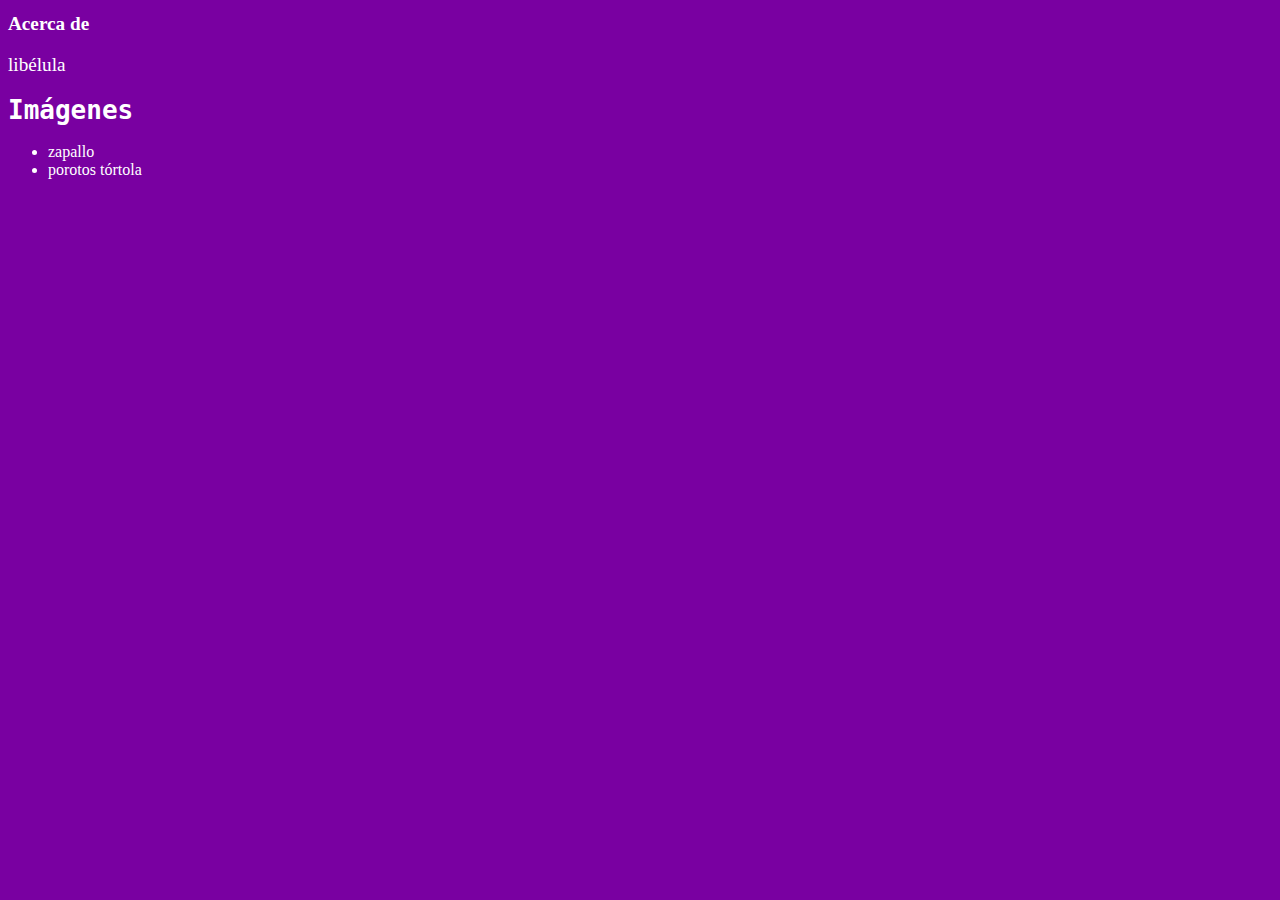
==== index.html @ 140e2fa1 "Add files via upload" ====
<!DOCTYPE html>
<html> 
    <head>
      <title>
          portafilio espa&ntilde;ol  
      </title>
<link rel="stylesheet" href="style.css">
    </head>
    <body>
        <h1 class="escarcha">
            Acerca de 
        </h1>
        <p>
            lib&eacute;lula
        </p>
        <h1>
            Im&aacute;genes
        </h1>
        <!-- ul es una lista sin orden y li es el item en una lista -->
        <ul>
            <li>
                zapallo
            </li>
            <li>
                porotos t&oacute;rtola
            </li>
        </ul>
    </body>
</html>
---- style.css ----
body { 
    background-color: rgb(121, 0, 161);
}
h1{
    font-family: monospace; color: #ffffff;
}
.escarcha{
    font-family: cursive; font-size: larger;
}
p {
    color: #ffffff; font-size: larger;
}
ul {
    color: #ffffff;
}
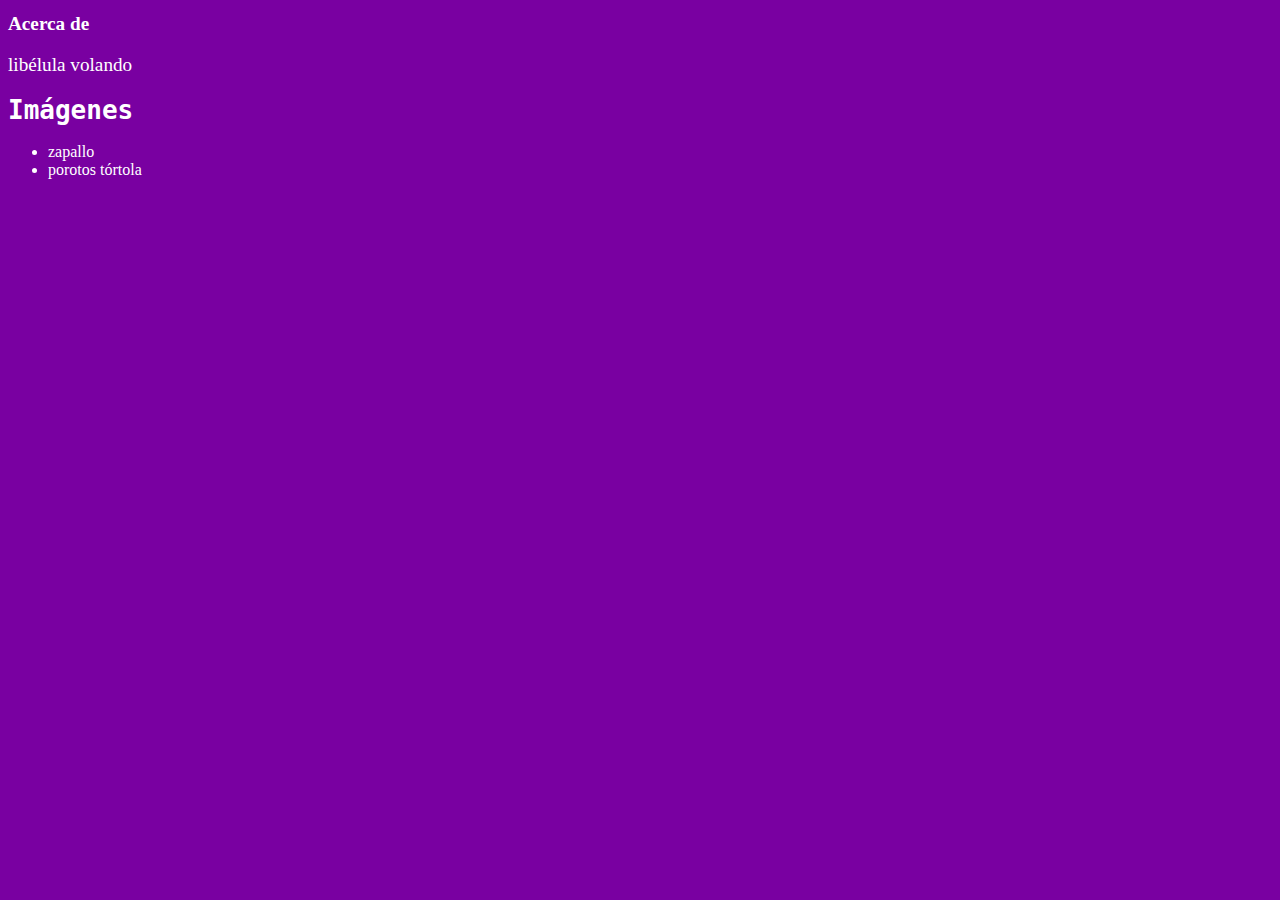
==== commit 6fd4c825: "Update index.html" ====
--- a/index.html
+++ b/index.html
@@ -11,7 +11,7 @@
             Acerca de 
         </h1>
         <p>
-            lib&eacute;lula
+            lib&eacute;lula volando 
         </p>
         <h1>
             Im&aacute;genes
@@ -26,4 +26,4 @@
             </li>
         </ul>
     </body>
-</html>+</html>
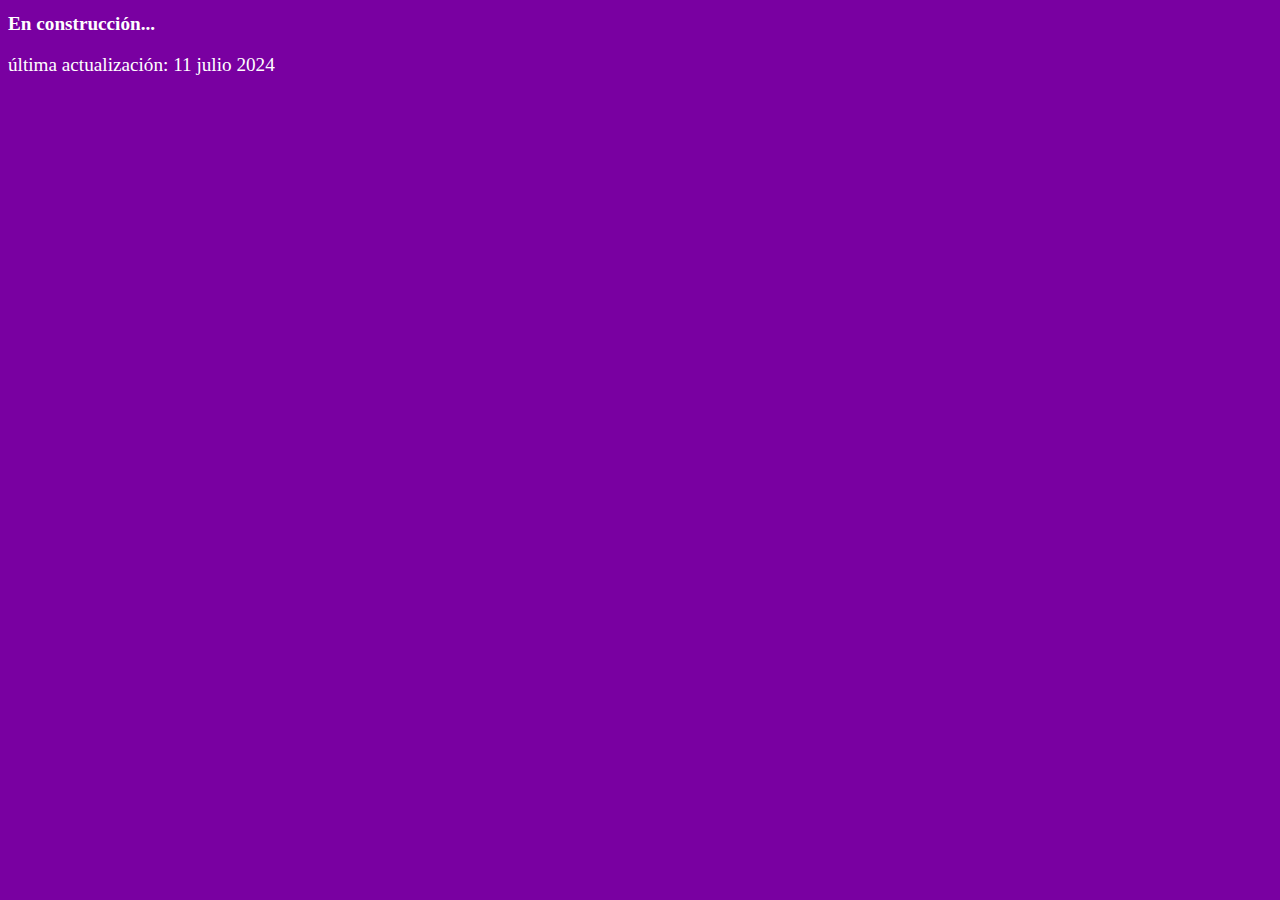
==== commit b8c0317b: "Update index.html" ====
--- a/index.html
+++ b/index.html
@@ -2,28 +2,16 @@
 <html> 
     <head>
       <title>
-          portafilio espa&ntilde;ol  
+          portafolio Aylen Bassaletti
       </title>
 <link rel="stylesheet" href="style.css">
     </head>
     <body>
         <h1 class="escarcha">
-            Acerca de 
+            En construcción... 
         </h1>
         <p>
-            lib&eacute;lula volando 
+            última actualización: 11 julio 2024
         </p>
-        <h1>
-            Im&aacute;genes
-        </h1>
-        <!-- ul es una lista sin orden y li es el item en una lista -->
-        <ul>
-            <li>
-                zapallo
-            </li>
-            <li>
-                porotos t&oacute;rtola
-            </li>
-        </ul>
     </body>
 </html>
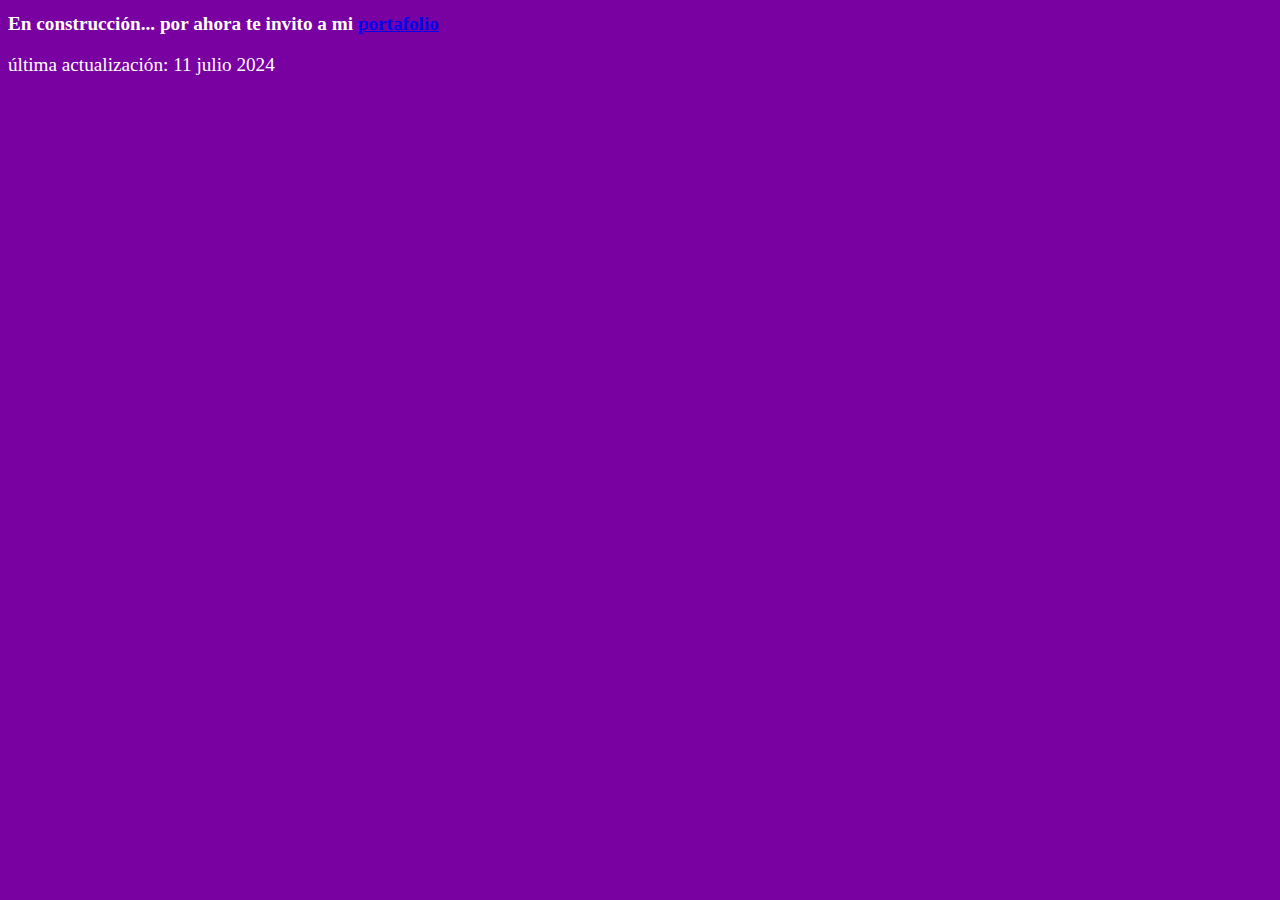
==== commit ee37b732: "Update index.html" ====
--- a/index.html
+++ b/index.html
@@ -8,7 +8,8 @@
     </head>
     <body>
         <h1 class="escarcha">
-            En construcción... 
+            En construcción...
+            por ahora te invito a mi <a href="https://tessbb.github.io/portafolio/">portafolio</a>
         </h1>
         <p>
             última actualización: 11 julio 2024
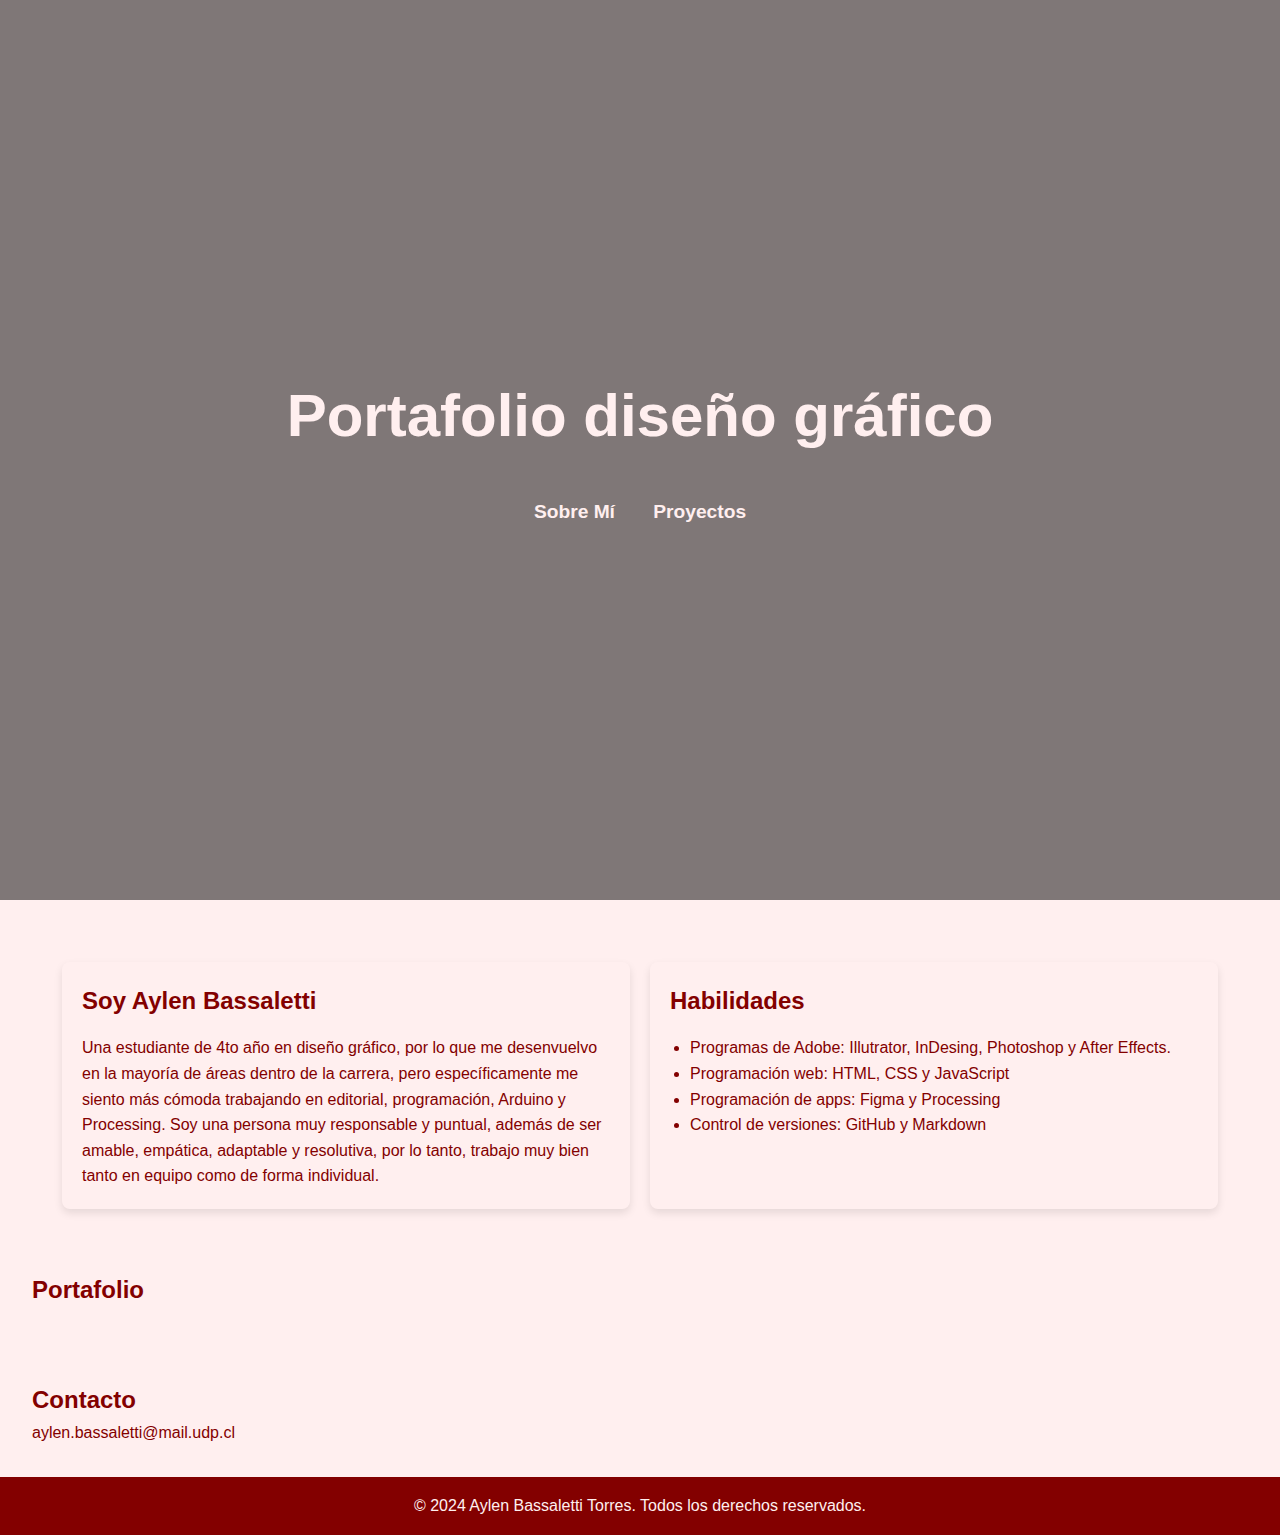
==== commit fe781252: "Add files via upload" ====
--- a/index.html
+++ b/index.html
@@ -1,18 +1,113 @@
-<!DOCTYPE html>
-<html> 
-    <head>
-      <title>
-          portafolio Aylen Bassaletti
-      </title>
-<link rel="stylesheet" href="style.css">
-    </head>
-    <body>
-        <h1 class="escarcha">
-            En construcción...
-            por ahora te invito a mi <a href="https://tessbb.github.io/portafolio/">portafolio</a>
-        </h1>
-        <p>
-            última actualización: 11 julio 2024
-        </p>
-    </body>
-</html>
+<!DOCTYPE html>
+<html lang="es">
+<head>
+    <meta charset="UTF-8">
+    <meta name="viewport" content="width=device-width, initial-scale=1.0">
+    <title>Portafolio de Diseño</title>
+    <link rel="stylesheet" href="styles.css">
+</head>
+<body>
+    <header class="hero">
+        <!-- h1= titulo. recomiendo ser lo más conciso posible, porque los navegadores toman a consideración el h1 para posicionarlo a la hora de buscar en el navegador. -->
+        <h1>Portafolio diseño gr&aacute;fico</h1>
+        <nav>
+            <ul>
+                <!-- Etiquetas, para facilitar la navegación dentro de la página web.  -->
+                <li><a href="#about">Sobre M&iacute;</a></li>
+                <li><a href="#portfolio">Proyectos</a></li> 
+                <!-- <li><a href="#contact">Contacto</a></li>  -->
+            </ul>
+        </nav>
+    </header>
+    <main>
+        <!-- Sección "Sobre Mí" -->
+        <section id="about" class="about-section">
+            <div class="about-container">
+                <div class="about-column">
+                    <h2>Soy Aylen Bassaletti</h2>
+                    <p>Una estudiante de 4to año en diseño gr&aacute;fico, por lo que me desenvuelvo en la mayor&iacute;a de &aacute;reas dentro de la carrera, pero espec&iacute;ficamente me siento m&aacute;s c&oacute;moda trabajando en editorial, programaci&oacute;n, Arduino y Processing. Soy una persona muy responsable y puntual, adem&aacute;s de ser amable, emp&aacute;tica, adaptable y resolutiva, por lo tanto, trabajo muy bien tanto en equipo como de forma individual.</p>
+                </div>
+                <div class="about-column">
+                    <h2>Habilidades</h2>
+                    <ul>
+                        <li>Programas de Adobe: Illutrator, InDesing, Photoshop y After Effects.</li>
+                        <li>Programaci&oacute;n web: HTML, CSS y JavaScript</li>
+                        <li>Programaci&oacute;n de apps: Figma y Processing</li>
+                        <li>Control de versiones: GitHub y Markdown</li>
+                        <!-- Agrega más habilidades según sea necesario -->
+                    </ul>
+                </div>
+            </div>
+        </section>
+        <!-- Sección "Portafolio" -->
+        <section id="portfolio">
+            <h2>Portafolio</h2>            
+            <div class="container">
+
+                <!-- Proyecto 1 -->
+                <a href="proyecto-01.html" class="box">
+                    <!-- Imagen del proyecto 1. Sustituir el valor del atributo "src" con la URL de la imagen del proyecto -->
+                    <img src="imagenes/imagen01.jpg" alt="">
+                    <div class="overlay">
+                        <!-- Título del proyecto 1. Cambiar el texto con el nombre del proyecto -->
+                        <h2>Evoluci&oacute;n gr&aacute;fica en Chile</h2>
+                    </div>
+                </a>
+                
+                <!-- Proyecto 2 -->
+                <a href="proyecto-02.html">
+                    <div class="box">
+                        <!-- Imagen del proyecto 2. Sustituir el valor del atributo "src" con la URL de la imagen del proyecto -->
+                        <img src="imagenes/imagen06.jpg" alt="">
+                        <div class="overlay">
+                            <!-- Título del proyecto 2. Cambiar el texto con el nombre del proyecto -->
+                            <h2>IllumEgo</h2>
+                        </div>
+                    </div>
+                </a>
+                
+                <!-- Proyecto 3 -->
+                <a href="proyecto-03.html">
+                    <div class="box">
+                        <!-- Imagen del proyecto 3. Sustituir el valor del atributo "src" con la URL de la imagen del proyecto -->
+                        <img src="imagenes/imagen12.jpg" alt="">
+                        <div class="overlay">
+                            <!-- Título del proyecto 3. Cambiar el texto con el nombre del proyecto -->
+                            <h2>Tale of the nine tailed</h2>
+                        </div>
+                    </div>
+                </a>
+                
+                <!-- Proyecto 4 -->
+                <a href="proyecto-04.html">
+                    <div class="box">
+                        <!-- Imagen del proyecto 4. Sustituir el valor del atributo "src" con la URL de la imagen del proyecto -->
+                        <img src="imagenes/imagen15.jpg" alt="">
+                        <div class="overlay">
+                            <!-- Título del proyecto 4. Cambiar el texto con el nombre del proyecto -->
+                            <h2>Fanzine Tipográfico</h2>
+                        </div>
+                    </div>
+                </a>
+                
+                <!-- Si se quiere agregar otro proyecto, agregar desde aquí desde donde en un comentario diga "Proyecto A", hasta la línea de código </a> -->
+            </div>
+
+        </section>
+        <!-- Sección "Contacto" 
+        <section id="contact"> -->
+            <h2>Contacto</h2>
+            <p>aylen.bassaletti@mail.udp.cl</p>
+            <!-- Enlace a tu perfil de Instagram. Cambiar el valor del atributo "href" con la URL de tu perfil 
+            <A HREF="https://www.instagram.com"> Instagram </A>
+        </section>-->
+    </main>
+    <!-- Pie de pagina -->
+    <footer>
+        <!-- Texto del pie de página. Cambiar el texto con tu nombre -->
+        <p>&copy; 2024 Aylen Bassaletti Torres. Todos los derechos reservados.</p>
+    </footer>
+    <!-- Enlace al archivo de JavaScript específico para este proyecto -->
+    <script src="script.js"></script>
+</body>
+</html>
--- a/styles.css
+++ b/styles.css
@@ -0,0 +1,239 @@
+/* ----------------------------------------------
+Manual de Estilos para index.html
+   ---------------------------------------------- */
+
+/* Reset de estilos por defecto */
+* {
+    margin: 0;
+    padding: 0;
+    box-sizing: border-box;
+}
+
+/* Estilos del cuerpo de la página */
+body {
+    font-family: 'Trebuchet MS', 'Lucida Sans Unicode', 'Lucida Grande', 'Lucida Sans', Arial, sans-serif;
+    line-height: 1.6;
+    background-color: rgb(255, 239, 239); /* Color de fondo del cuerpo */
+    color: rgb(131, 0, 0); /* Color principal del texto */
+}
+
+/* Estilos del encabezado hero */
+header.hero {
+    background: url("imagenes/imagen-hero.jpg"); /* Imagen de fondo del encabezado */
+    background-size: cover;
+    background-position: center top; /* Posición de la imagen de fondo */
+    background-attachment: fixed;
+    height: 100vh; /* Altura del encabezado hero, ajustable según preferencias */
+    color: rgb(255, 239, 239); /* Color del texto en el encabezado */
+    text-align: center;
+    display: flex;
+    font-size: 30px; /* Tamaño de fuente del texto principal */
+    flex-direction: column;
+    justify-content: center;
+    align-items: center;
+    position: relative;
+    z-index: 1;
+}
+
+/* Oscurecer un poco la imagen de fondo */
+header.hero::before {
+    content: "";
+    position: absolute;
+    top: 0;
+    left: 0;
+    right: 0;
+    bottom: 0;
+    background: rgba(0, 0, 0, 0.5);
+    z-index: -1;
+}
+
+/* Estilos de la navegación en el encabezado */
+header nav ul {
+    list-style: none; /* Eliminar viñetas de la lista */
+    margin-top: 20px; /* Margen superior */
+}
+
+header nav ul li {
+    display: inline; /* Mostrar elementos en línea */
+    margin: 0 15px; /* Margen entre elementos */
+}
+
+header nav ul li a {
+    color:  rgb(255, 239, 239); /* Color de los enlaces */
+    text-decoration: none; /* Quitar subrayado de los enlaces */
+    font-size: 1.2rem; /* Tamaño de fuente de los enlaces */
+    font-weight: bold;
+}
+
+/* Estilos de la sección "Sobre Mí" */
+.about-section {
+    padding: 20px;
+}
+
+.about-container {
+    display: flex;
+    justify-content: space-between;
+}
+
+.about-column {
+    flex: 1;
+    margin: 10px;
+    padding: 20px;
+    box-shadow: 0 4px 8px rgba(0, 0, 0, 0.1);
+    border-radius: 8px;
+}
+
+.about-column h2 {
+    margin-bottom: 15px;
+}
+
+.about-column ul {
+    list-style-type: disc;
+    margin-left: 20px;
+}
+
+/* -------------------------Media Queries para Pantallas Grandes */
+@media (min-width: 769px) {
+    .about-section {
+        flex-direction: row;
+        align-items: flex-start;
+        justify-content: center;
+    }
+    .profile-wrapper {
+        margin-right: 40px;
+        margin-bottom: 0;
+    }
+    .about-content {
+        text-align: left;
+        max-width: none;
+    }
+}
+
+.profile-pic {
+    width: 300px; /* Ancho de la imagen */
+    height: 300px; /* Alto de la imagen */
+    border-radius: 50%; /* Borde redondeado */
+    border: 5px solid  rgb(131, 0, 0); /* Borde blanco */
+    object-fit: cover; /* Ajuste de la imagen */
+}
+
+/* Estilos del contenido principal */
+main {
+    background:  rgb(255, 239, 239); /* Color de fondo del contenido principal */
+    padding: 2rem; /* Relleno interior */
+}
+
+section {
+    padding: 2rem 0; /* Relleno superior e inferior de las secciones */
+}
+
+/* Estilos del formulario */
+form label {
+    display: block; /* Mostrar etiquetas en bloque */
+    margin-top: 10px; /* Margen superior */
+}
+
+form input, form textarea, form button {
+    width: 100%; /* Ancho completo */
+    padding: 10px; /* Relleno interior */
+    margin-top: 5px; /* Margen superior */
+}
+
+form button {
+    background: rgb(131, 0, 0); /* Color de fondo del botón */
+    color:  rgb(255, 239, 239); /* Color del texto del botón */
+    border: none; /* Quitar borde del botón */
+    cursor: pointer; /* Cursor tipo puntero */
+    padding: 10px 20px; /* Relleno interior */
+}
+
+/* Estilos del pie de página */
+footer {
+    text-align: center; /* Alinear texto al centro */
+    padding: 1rem 0; /* Relleno interior */
+    background: rgb(131, 0, 0); /* Color de fondo */
+    color:  rgb(255, 239, 239); /* Color del texto */
+}
+
+/* Estilos de las imágenes */
+img {
+    max-width: 100%; /* Ancho máximo del 100% */
+    margin-bottom: 30px; /* Margen inferior */
+    display: block; /* Mostrar como bloque */
+    border-radius: 5px; /* Borde redondeado */
+}
+
+/* Estilos del contenedor de proyectos */
+.container {
+    columns: 3 320px; /* Distribución en columnas */
+    column-gap: 40px; /* Espacio entre columnas */
+}
+
+/* Estilos de las cajas de proyecto */
+.box {
+    position: relative; /* Posición relativa */
+    border-radius: 5px; /* Borde redondeado */
+    box-shadow: 0 0 20px 0 #0007; /* Sombra */
+}
+
+/* Efecto de superposición al pasar el mouse */
+.box:hover .overlay {
+    height: 100%; /* Altura al 100% */
+    cursor: pointer; /* Cursor tipo puntero */
+}
+
+.overlay h2 {
+    color: rgb(255, 239, 239); /* Color del texto */
+    font-size: 30px; /* Tamaño de fuente */
+    position: absolute; /* Posición absoluta */
+    top: 50%; /* Alineación vertical */
+    left: 50%; /* Alineación horizontal */
+    text-align: center; /* Alinear texto al centro */
+    transform: translate(-50%,-50%); /* Centrar */
+}
+
+.overlay {
+    position: absolute; /* Posición absoluta */
+    bottom: 0; /* Alinear abajo */
+    left: 0; /* Alinear a la izquierda */
+    background: #000000b2; /* Color de fondo semi-transparente */
+    width: 100%; /* Ancho completo */
+    height: 0%; /* Altura inicial al 0% */
+    border-radius: 3px; /* Borde redondeado */
+    transition: .5s ease; /* Transición suave */
+    overflow: hidden; /* Ocultar contenido sobrante */
+}
+
+/*resposividad--------------------------------------------------------------------------------------*/
+
+/* Media Queries para Responsividad */
+@media (max-width: 768px) {
+    header.hero {
+        font-size: 20px;
+    }
+    header nav ul {
+        display: flex;
+        flex-direction: column;
+        align-items: center;
+    }
+    header nav ul li {
+        margin: 10px 0;
+    }
+    .about-section {
+        flex-direction: column;
+        text-align: center;
+    }
+    .profile-wrapper {
+        margin: 0 0 20px 0;
+    }
+    .profile-pic {
+        width: 200px;
+        height: 200px;
+    }
+    .container {
+        columns: 1 100%;
+    }
+    .box {
+        margin-bottom: 20px;
+    }
+}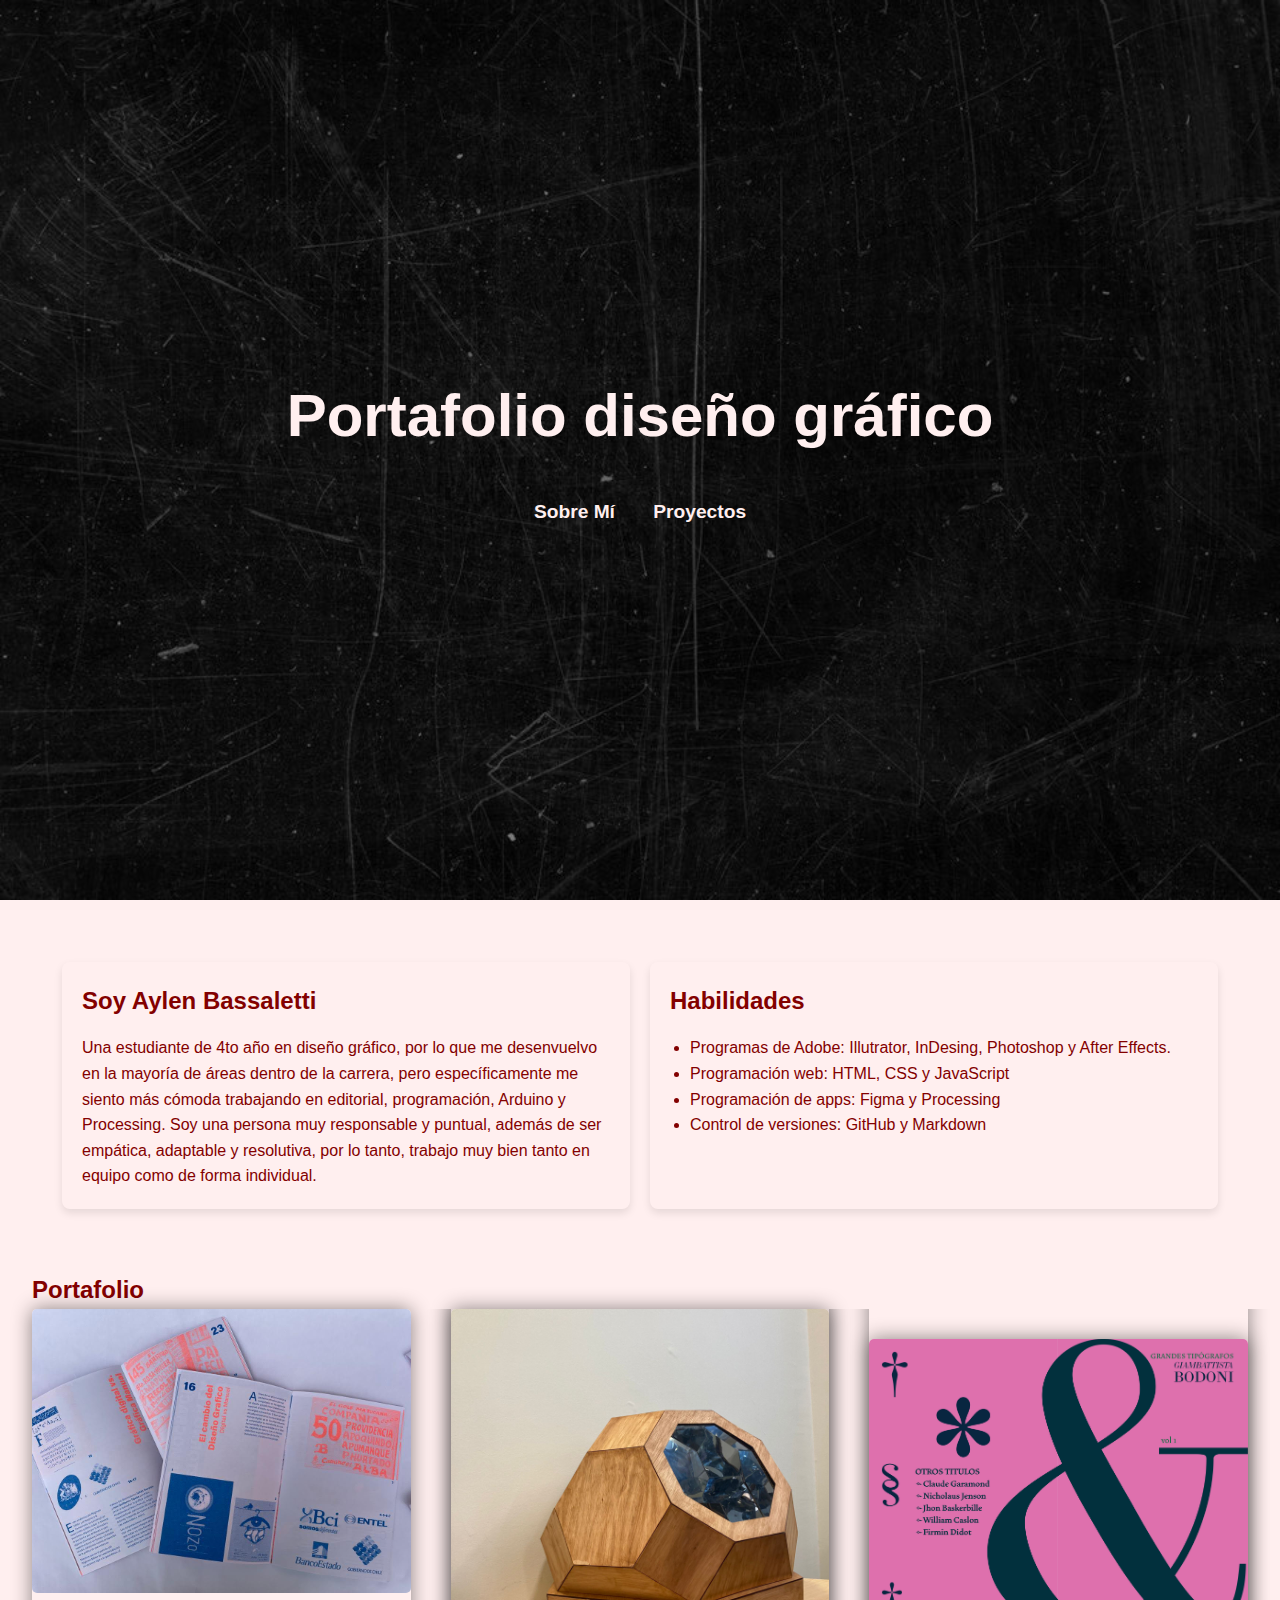
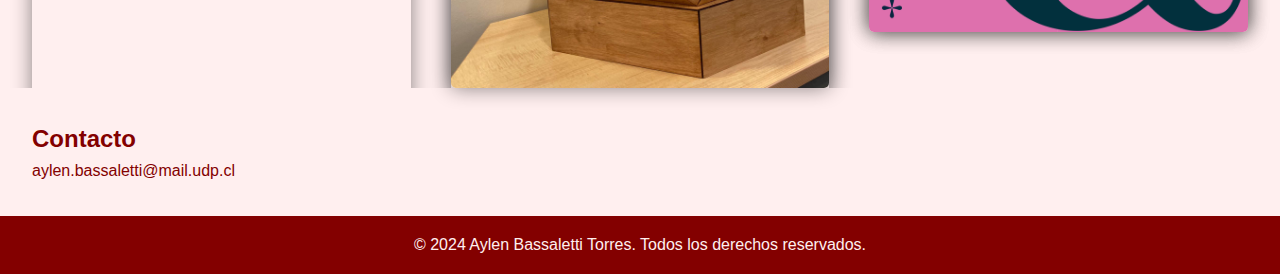
==== commit f939ae75: "Update index.html" ====
--- a/index.html
+++ b/index.html
@@ -25,7 +25,7 @@
             <div class="about-container">
                 <div class="about-column">
                     <h2>Soy Aylen Bassaletti</h2>
-                    <p>Una estudiante de 4to año en diseño gr&aacute;fico, por lo que me desenvuelvo en la mayor&iacute;a de &aacute;reas dentro de la carrera, pero espec&iacute;ficamente me siento m&aacute;s c&oacute;moda trabajando en editorial, programaci&oacute;n, Arduino y Processing. Soy una persona muy responsable y puntual, adem&aacute;s de ser amable, emp&aacute;tica, adaptable y resolutiva, por lo tanto, trabajo muy bien tanto en equipo como de forma individual.</p>
+                    <p>Una estudiante de 4to año en diseño gr&aacute;fico, por lo que me desenvuelvo en la mayor&iacute;a de &aacute;reas dentro de la carrera, pero espec&iacute;ficamente me siento m&aacute;s c&oacute;moda trabajando en editorial, programaci&oacute;n, Arduino y Processing. Soy una persona muy responsable y puntual, adem&aacute;s de ser emp&aacute;tica, adaptable y resolutiva, por lo tanto, trabajo muy bien tanto en equipo como de forma individual.</p>
                 </div>
                 <div class="about-column">
                     <h2>Habilidades</h2>
@@ -45,7 +45,8 @@
             <div class="container">
 
                 <!-- Proyecto 1 -->
-                <a href="proyecto-01.html" class="box">
+                <a href="proyecto-01.html">
+                    <div class="box">
                     <!-- Imagen del proyecto 1. Sustituir el valor del atributo "src" con la URL de la imagen del proyecto -->
                     <img src="imagenes/imagen01.jpg" alt="">
                     <div class="overlay">
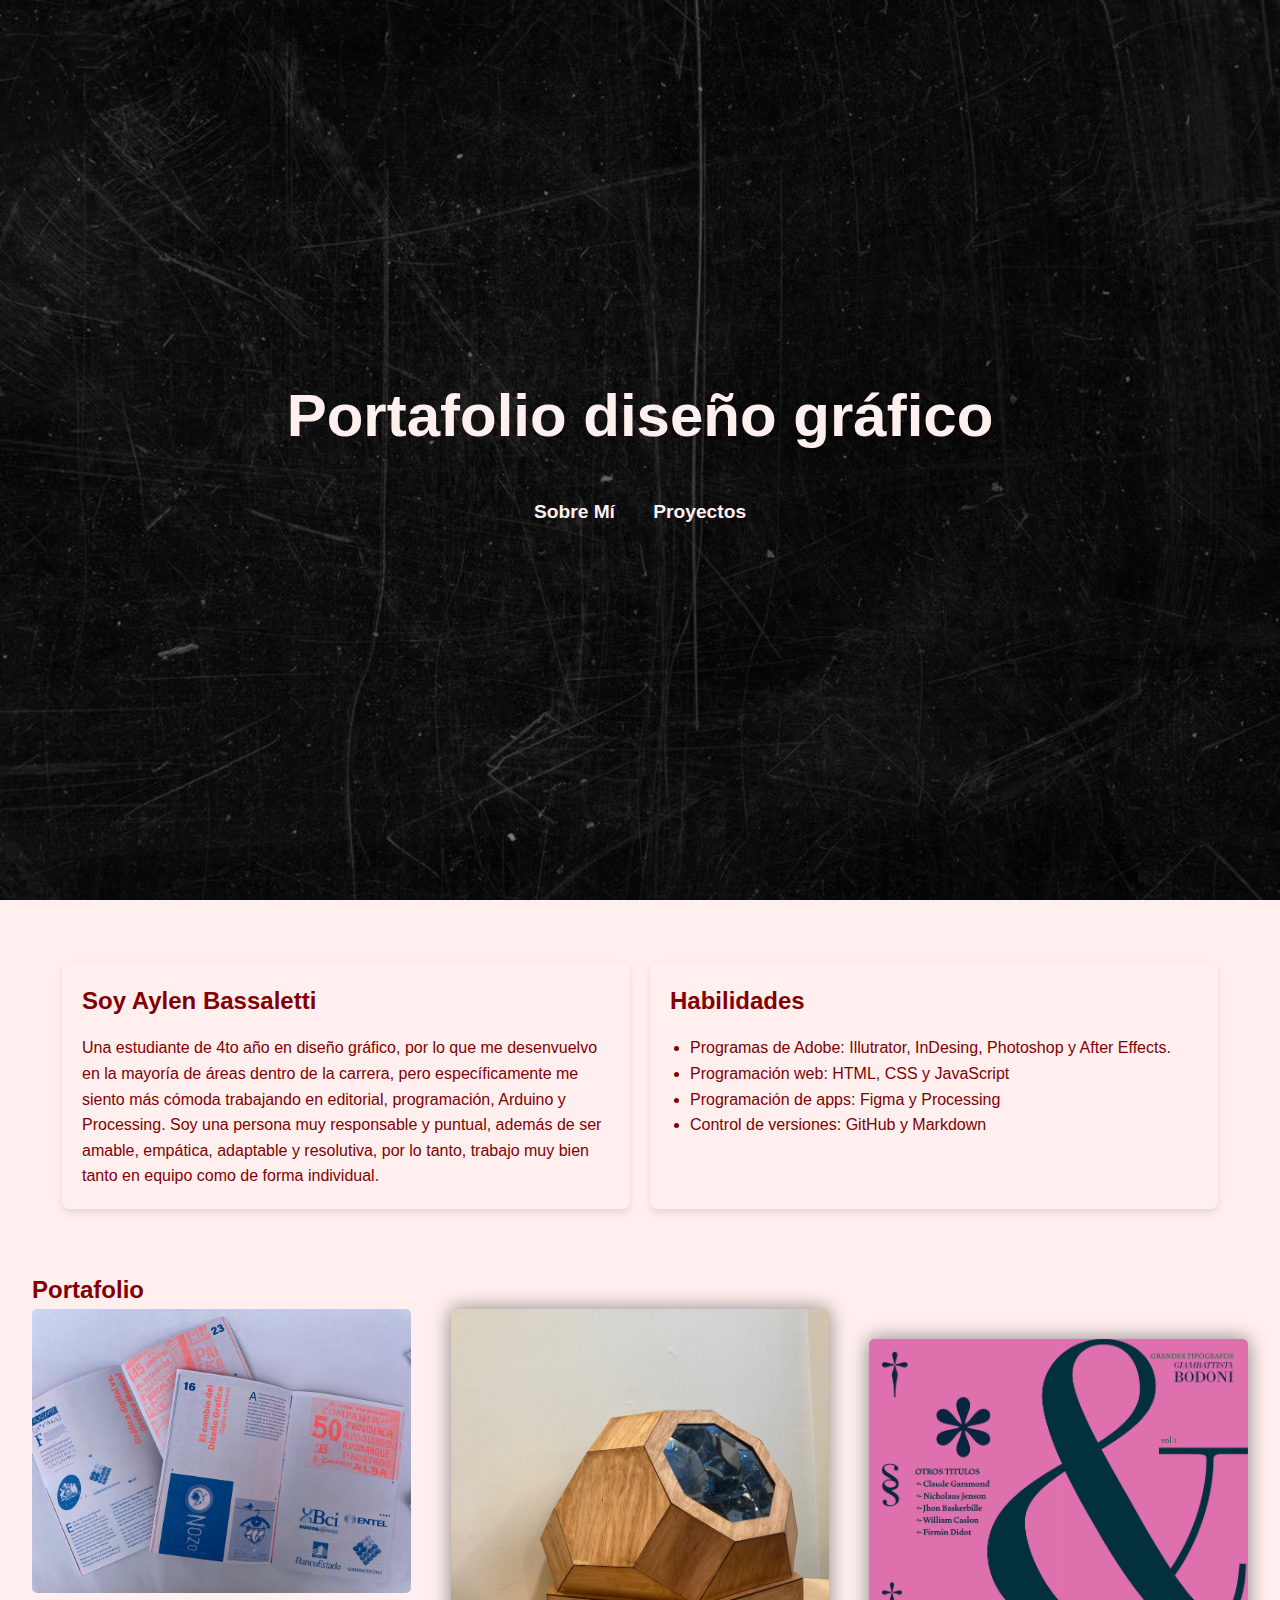
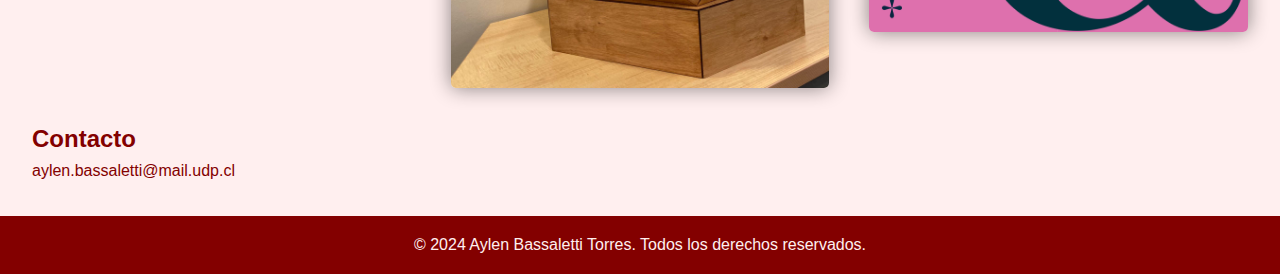
==== commit 4626857f: "Add files via upload" ====
--- a/index.html
+++ b/index.html
@@ -25,7 +25,7 @@
             <div class="about-container">
                 <div class="about-column">
                     <h2>Soy Aylen Bassaletti</h2>
-                    <p>Una estudiante de 4to año en diseño gr&aacute;fico, por lo que me desenvuelvo en la mayor&iacute;a de &aacute;reas dentro de la carrera, pero espec&iacute;ficamente me siento m&aacute;s c&oacute;moda trabajando en editorial, programaci&oacute;n, Arduino y Processing. Soy una persona muy responsable y puntual, adem&aacute;s de ser emp&aacute;tica, adaptable y resolutiva, por lo tanto, trabajo muy bien tanto en equipo como de forma individual.</p>
+                    <p>Una estudiante de 4to año en diseño gr&aacute;fico, por lo que me desenvuelvo en la mayor&iacute;a de &aacute;reas dentro de la carrera, pero espec&iacute;ficamente me siento m&aacute;s c&oacute;moda trabajando en editorial, programaci&oacute;n, Arduino y Processing. Soy una persona muy responsable y puntual, adem&aacute;s de ser amable, emp&aacute;tica, adaptable y resolutiva, por lo tanto, trabajo muy bien tanto en equipo como de forma individual.</p>
                 </div>
                 <div class="about-column">
                     <h2>Habilidades</h2>
@@ -45,8 +45,7 @@
             <div class="container">
 
                 <!-- Proyecto 1 -->
-                <a href="proyecto-01.html">
-                    <div class="box">
+                <a href="proyecto-01.html" class="box">
                     <!-- Imagen del proyecto 1. Sustituir el valor del atributo "src" con la URL de la imagen del proyecto -->
                     <img src="imagenes/imagen01.jpg" alt="">
                     <div class="overlay">
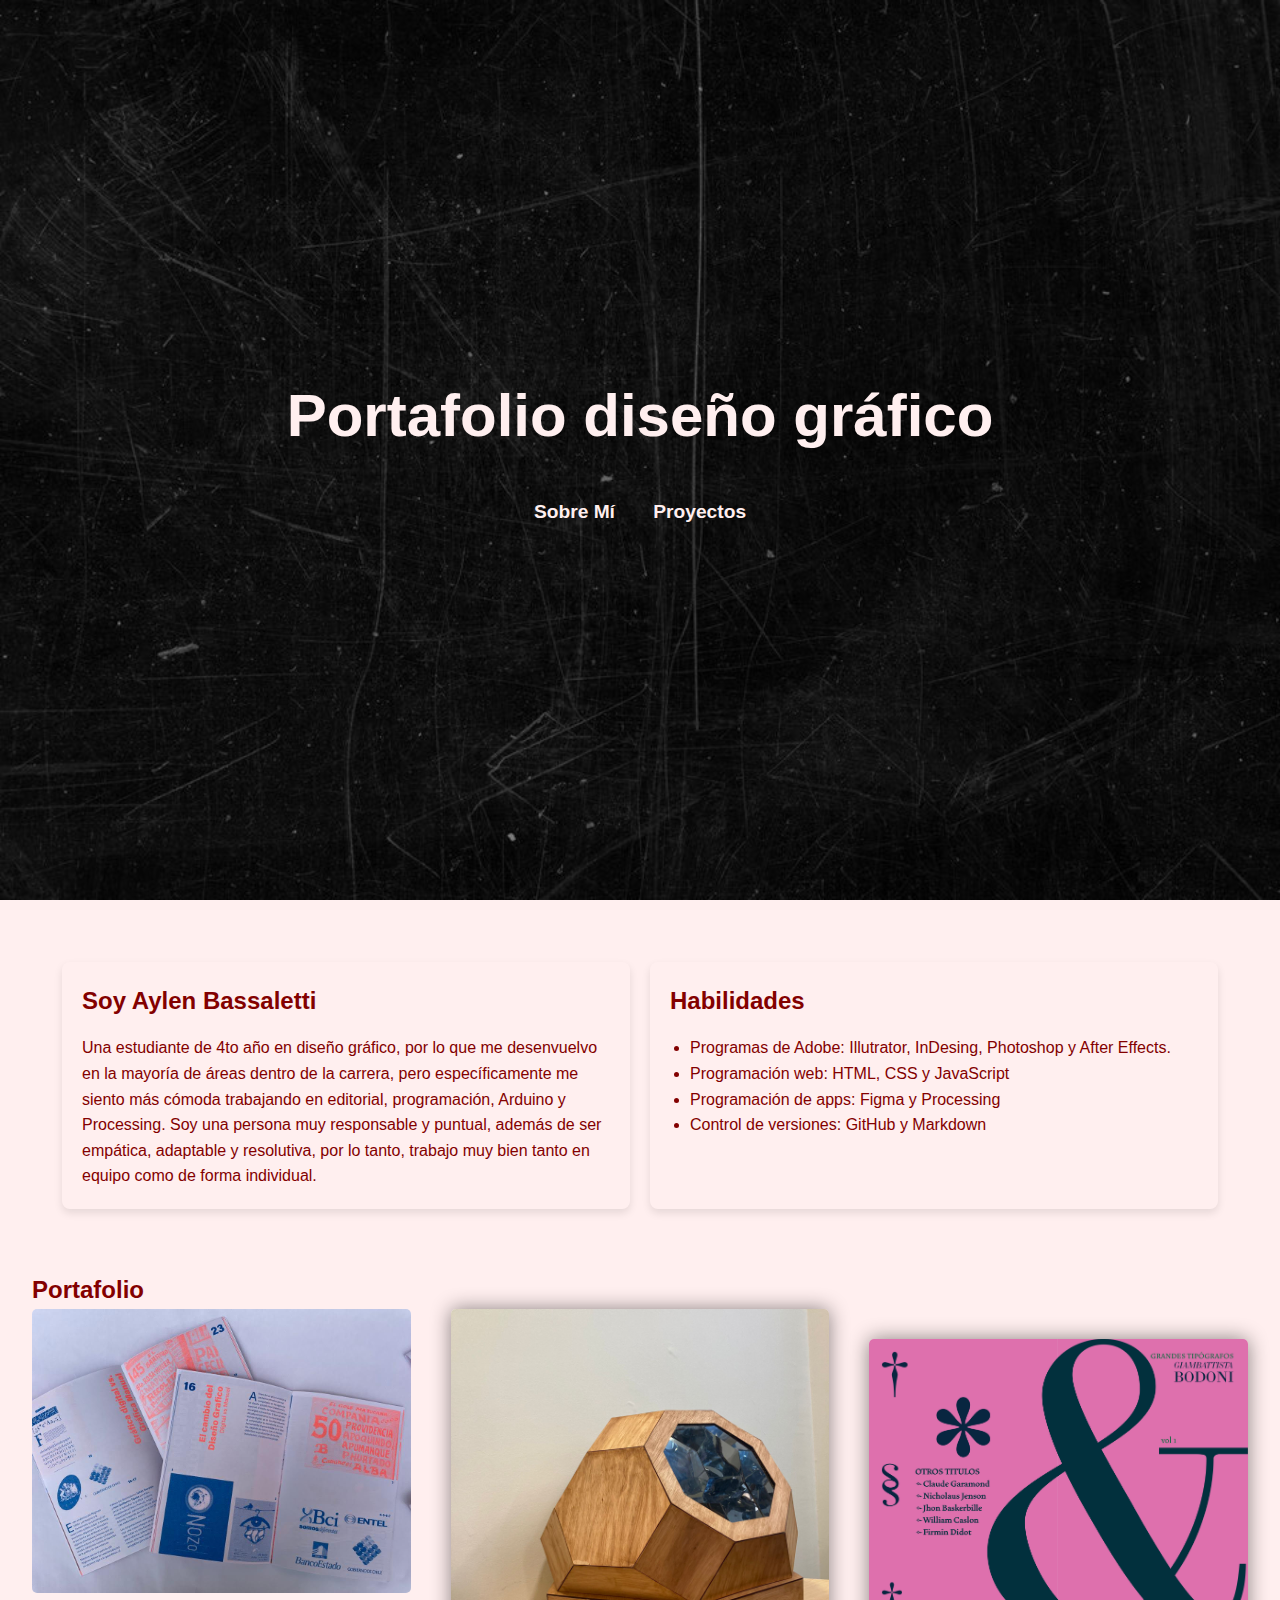
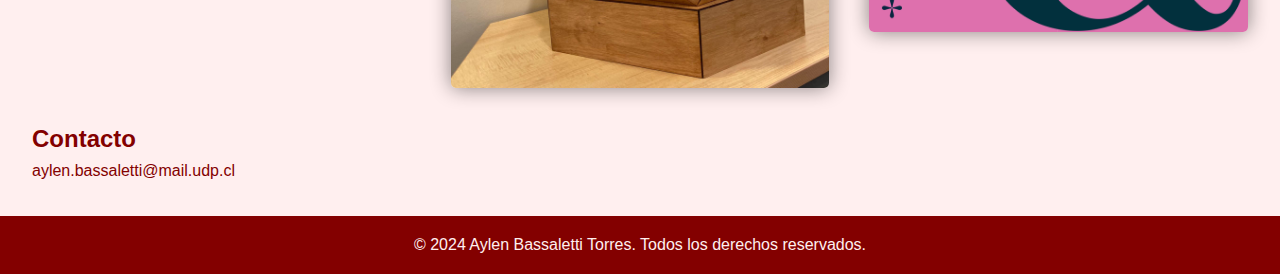
==== commit b846d24b: "Update index.html" ====
--- a/index.html
+++ b/index.html
@@ -25,7 +25,7 @@
             <div class="about-container">
                 <div class="about-column">
                     <h2>Soy Aylen Bassaletti</h2>
-                    <p>Una estudiante de 4to año en diseño gr&aacute;fico, por lo que me desenvuelvo en la mayor&iacute;a de &aacute;reas dentro de la carrera, pero espec&iacute;ficamente me siento m&aacute;s c&oacute;moda trabajando en editorial, programaci&oacute;n, Arduino y Processing. Soy una persona muy responsable y puntual, adem&aacute;s de ser amable, emp&aacute;tica, adaptable y resolutiva, por lo tanto, trabajo muy bien tanto en equipo como de forma individual.</p>
+                    <p>Una estudiante de 4to año en diseño gr&aacute;fico, por lo que me desenvuelvo en la mayor&iacute;a de &aacute;reas dentro de la carrera, pero espec&iacute;ficamente me siento m&aacute;s c&oacute;moda trabajando en editorial, programaci&oacute;n, Arduino y Processing. Soy una persona muy responsable y puntual, adem&aacute;s de ser emp&aacute;tica, adaptable y resolutiva, por lo tanto, trabajo muy bien tanto en equipo como de forma individual.</p>
                 </div>
                 <div class="about-column">
                     <h2>Habilidades</h2>
